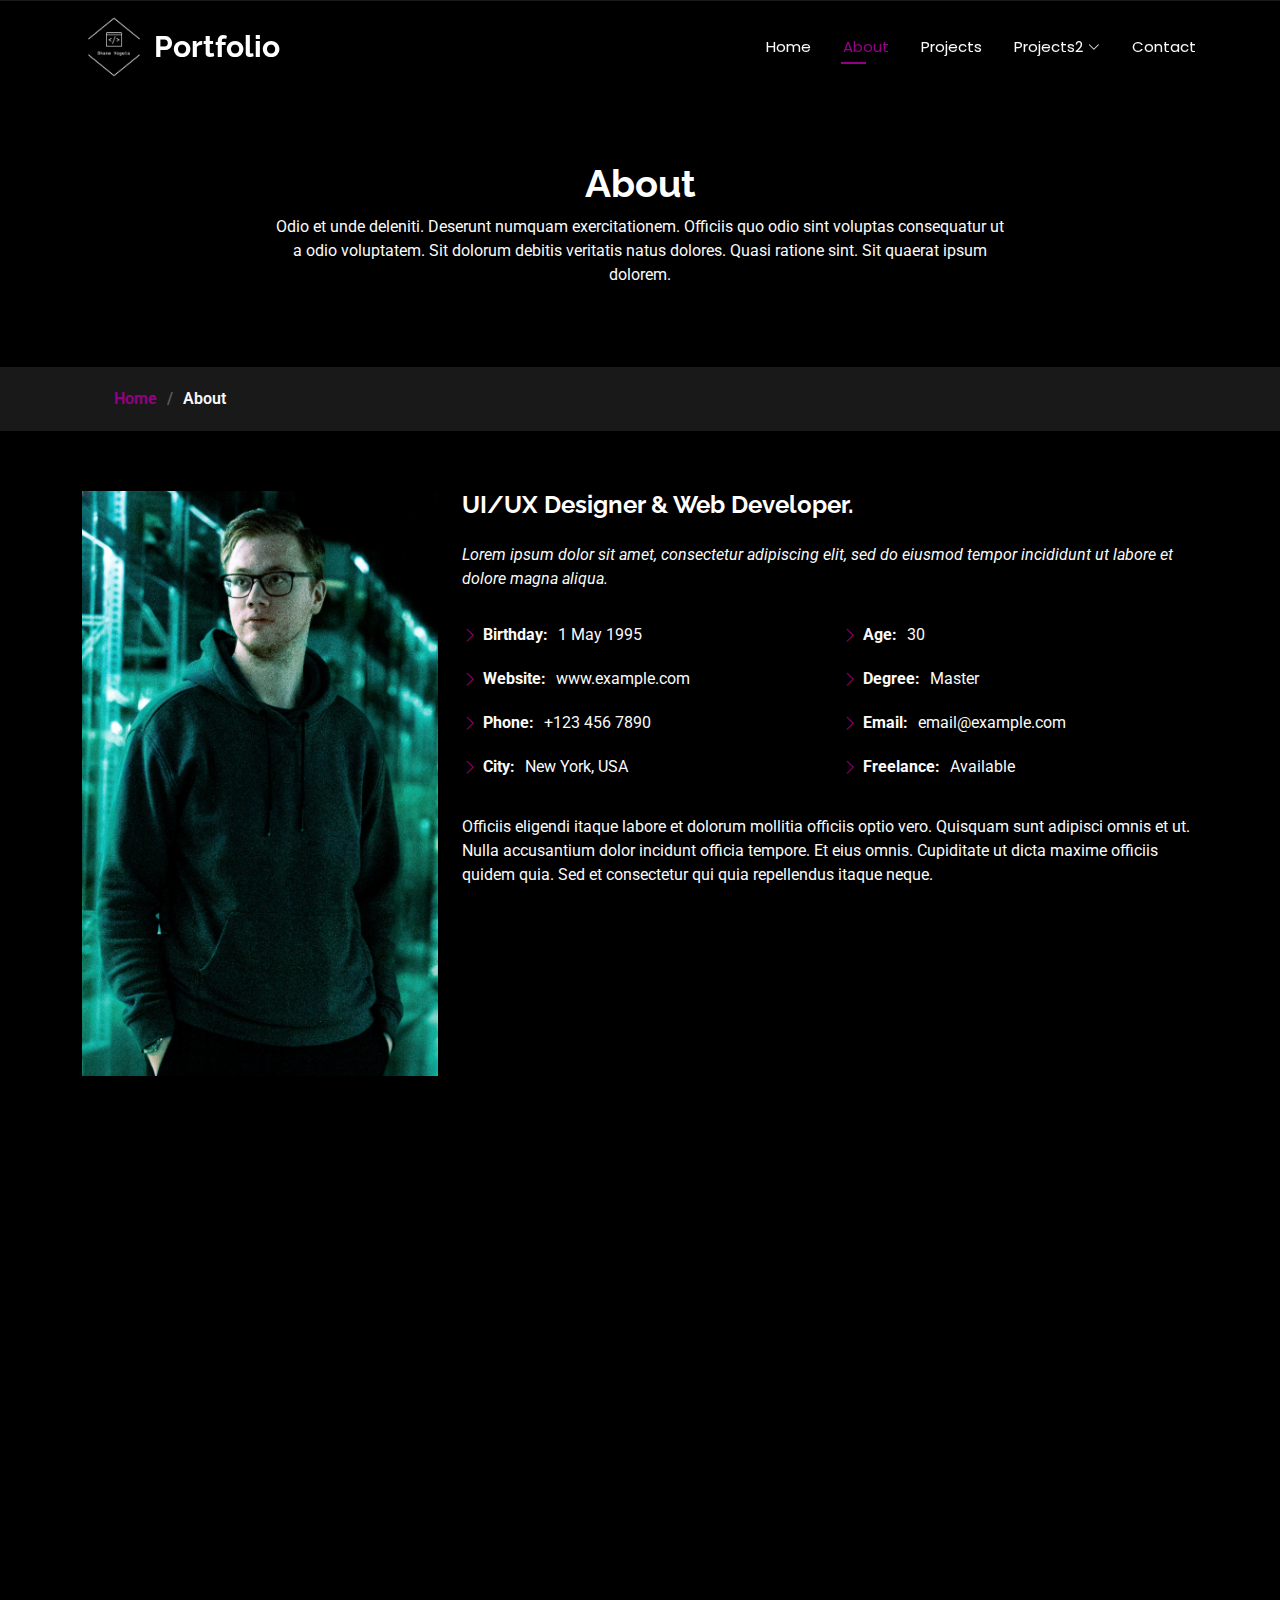
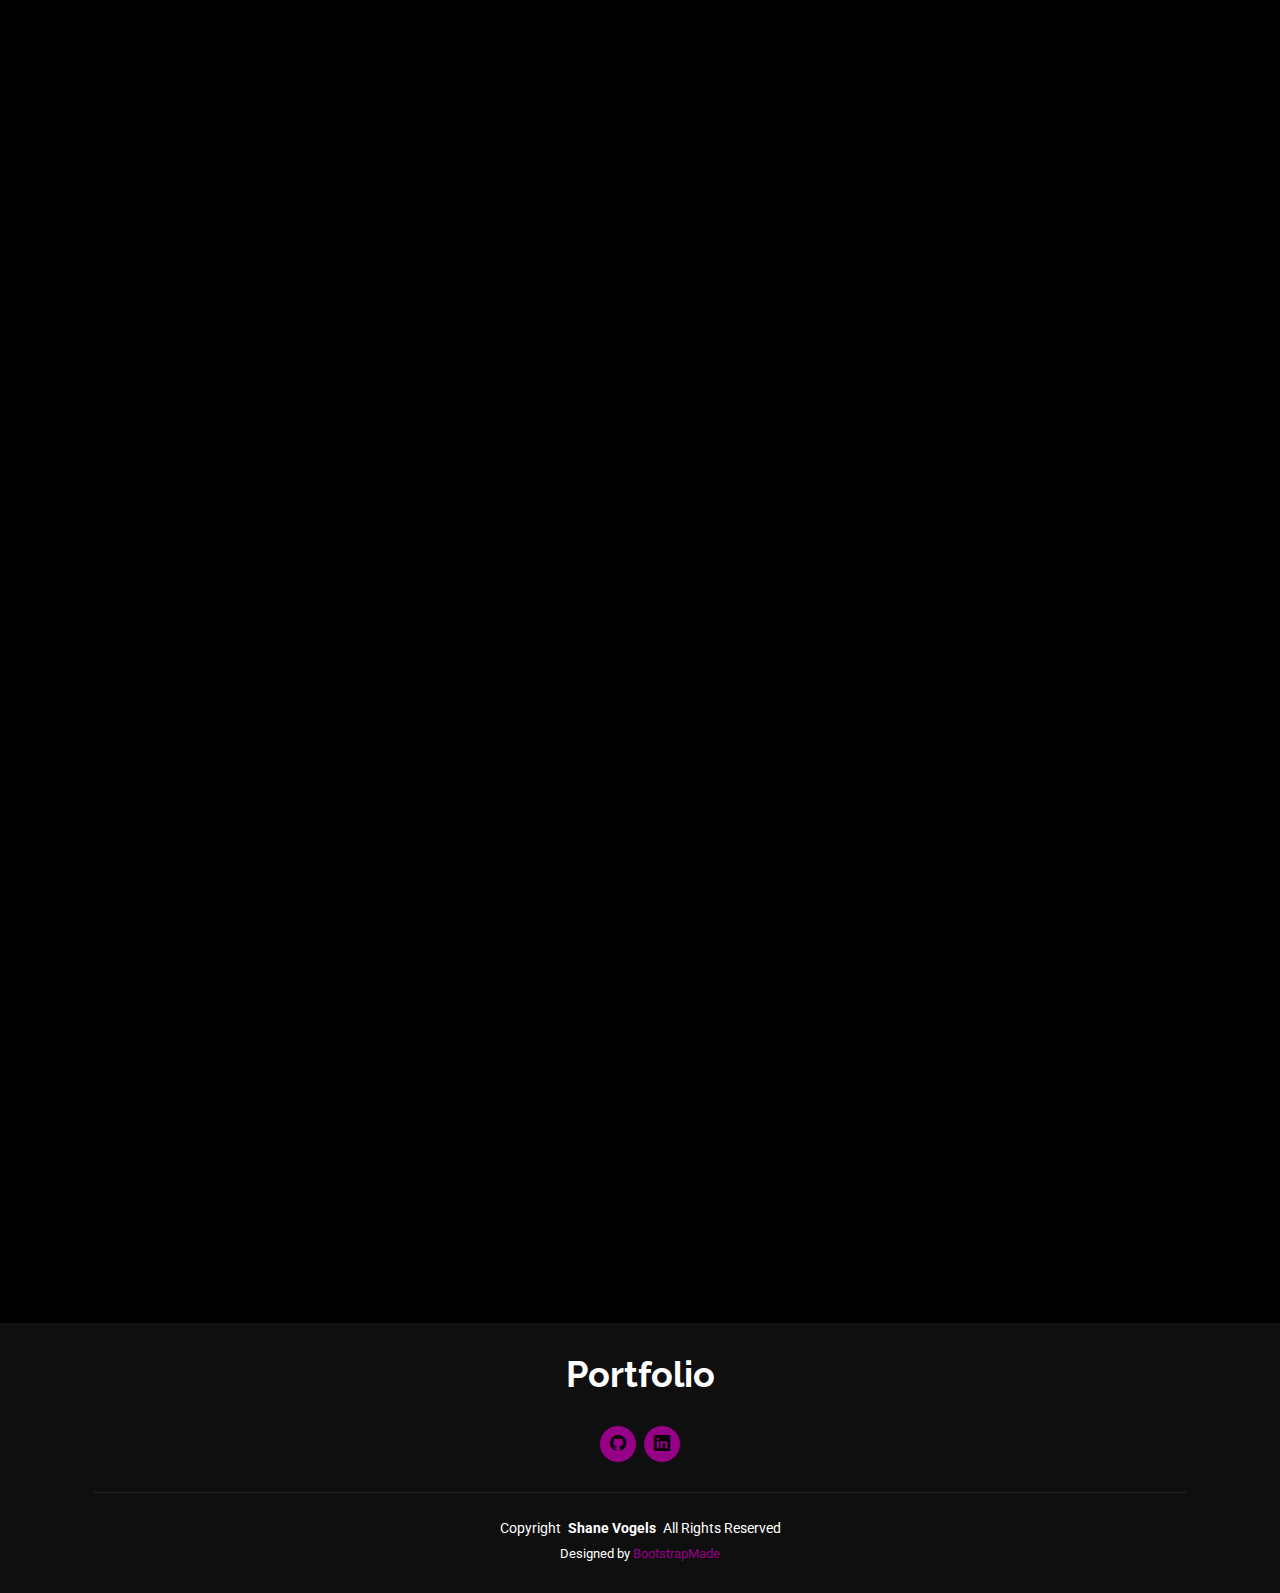
==== Template/about.html @ d41fcdfb "Update" ====
<!DOCTYPE html>
<html lang="en">

<head>
  <meta charset="utf-8">
  <meta content="width=device-width, initial-scale=1.0" name="viewport">
  <title>About - Personal Bootstrap Template</title>
  <meta name="description" content="">
  <meta name="keywords" content="">

  <!-- Favicons -->
  <link href="assets/img/favicon.png" rel="icon">
  <link href="assets/img/apple-touch-icon.png" rel="apple-touch-icon">

  <!-- Fonts -->
  <link href="https://fonts.googleapis.com" rel="preconnect">
  <link href="https://fonts.gstatic.com" rel="preconnect" crossorigin>
  <link href="https://fonts.googleapis.com/css2?family=Roboto:ital,wght@0,100;0,300;0,400;0,500;0,700;0,900;1,100;1,300;1,400;1,500;1,700;1,900&family=Poppins:ital,wght@0,100;0,200;0,300;0,400;0,500;0,600;0,700;0,800;0,900;1,100;1,200;1,300;1,400;1,500;1,600;1,700;1,800;1,900&family=Raleway:ital,wght@0,100;0,200;0,300;0,400;0,500;0,600;0,700;0,800;0,900;1,100;1,200;1,300;1,400;1,500;1,600;1,700;1,800;1,900&display=swap" rel="stylesheet">

  <!-- Vendor CSS Files -->
  <link href="assets/vendor/bootstrap/css/bootstrap.min.css" rel="stylesheet">
  <link href="assets/vendor/bootstrap-icons/bootstrap-icons.css" rel="stylesheet">
  <link href="assets/vendor/aos/aos.css" rel="stylesheet">
  <link href="assets/vendor/swiper/swiper-bundle.min.css" rel="stylesheet">
  <link href="assets/vendor/glightbox/css/glightbox.min.css" rel="stylesheet">

  <!-- Main CSS File -->
  <link href="assets/css/main.css" rel="stylesheet">

</head>

<body class="about-page">

  <header id="header" class="header d-flex align-items-center fixed-top">
    <div class="container-fluid container-xl position-relative d-flex align-items-center justify-content-between">

      <a href="index.html" class="logo d-flex align-items-center">
        <!-- Uncomment the line below if you also wish to use an image logo -->
        <img src="assets/img/logo.png" alt="">
        <h1 class="sitename">Portfolio</h1>
      </a>

      <nav id="navmenu" class="navmenu">
        <ul>
          <li><a href="index.html">Home</a></li>
          <li><a href="about.html" class="active">About</a></li>          
          <li><a href="portfolio.html">Projects</a></li>
          <li class="dropdown"><a href="#"><span>Projects2</span> <i class="bi bi-chevron-down toggle-dropdown"></i></a>
            <ul>
              <li><a href="#">Dropdown 1</a></li>              
              <li><a href="#">Dropdown 2</a></li>
              <li><a href="#">Dropdown 3</a></li>
              <li><a href="#">Dropdown 4</a></li>
            </ul>
          </li>
          <li><a href="contact.html">Contact</a></li>
        </ul>
        <i class="mobile-nav-toggle d-xl-none bi bi-list"></i>
      </nav>

    </div>
  </header>

  <main class="main">

    <!-- Page Title -->
    <div class="page-title" data-aos="fade">
      <div class="heading">
        <div class="container">
          <div class="row d-flex justify-content-center text-center">
            <div class="col-lg-8">
              <h1>About</h1>
              <p class="mb-0">Odio et unde deleniti. Deserunt numquam exercitationem. Officiis quo odio sint voluptas consequatur ut a odio voluptatem. Sit dolorum debitis veritatis natus dolores. Quasi ratione sint. Sit quaerat ipsum dolorem.</p>
            </div>
          </div>
        </div>
      </div>
      <nav class="breadcrumbs">
        <div class="container">
          <ol>
            <li><a href="index.html">Home</a></li>
            <li class="current">About</li>
          </ol>
        </div>
      </nav>
    </div><!-- End Page Title -->

    <!-- About Section -->
    <section id="about" class="about section">

      <div class="container" data-aos="fade-up" data-aos-delay="100">

        <div class="row gy-4 justify-content-center">
          <div class="col-lg-4">
            <img src="assets/img/profile-img.jpg" class="img-fluid" alt="">
          </div>
          <div class="col-lg-8 content">
            <h2>UI/UX Designer &amp; Web Developer.</h2>
            <p class="fst-italic py-3">
              Lorem ipsum dolor sit amet, consectetur adipiscing elit, sed do eiusmod tempor incididunt ut labore et dolore
              magna aliqua.
            </p>
            <div class="row">
              <div class="col-lg-6">
                <ul>
                  <li><i class="bi bi-chevron-right"></i> <strong>Birthday:</strong> <span>1 May 1995</span></li>
                  <li><i class="bi bi-chevron-right"></i> <strong>Website:</strong> <span>www.example.com</span></li>
                  <li><i class="bi bi-chevron-right"></i> <strong>Phone:</strong> <span>+123 456 7890</span></li>
                  <li><i class="bi bi-chevron-right"></i> <strong>City:</strong> <span>New York, USA</span></li>
                </ul>
              </div>
              <div class="col-lg-6">
                <ul>
                  <li><i class="bi bi-chevron-right"></i> <strong>Age:</strong> <span>30</span></li>
                  <li><i class="bi bi-chevron-right"></i> <strong>Degree:</strong> <span>Master</span></li>
                  <li><i class="bi bi-chevron-right"></i> <strong>Email:</strong> <span>email@example.com</span></li>
                  <li><i class="bi bi-chevron-right"></i> <strong>Freelance:</strong> <span>Available</span></li>
                </ul>
              </div>
            </div>
            <p class="py-3">
              Officiis eligendi itaque labore et dolorum mollitia officiis optio vero. Quisquam sunt adipisci omnis et ut. Nulla accusantium dolor incidunt officia tempore. Et eius omnis.
              Cupiditate ut dicta maxime officiis quidem quia. Sed et consectetur qui quia repellendus itaque neque.
            </p>
          </div>
        </div>

      </div>

    </section><!-- /About Section -->

    <!-- Stats Section -->
    <section id="stats" class="stats section">

      <div class="container" data-aos="fade-up" data-aos-delay="100">

        <div class="row gy-4">

          <div class="col-lg-3 col-md-6 d-flex flex-column align-items-center">
            <i class="bi bi-emoji-smile"></i>
            <div class="stats-item">
              <span data-purecounter-start="0" data-purecounter-end="232" data-purecounter-duration="1" class="purecounter"></span>
              <p>Happy Clients</p>
            </div>
          </div><!-- End Stats Item -->

          <div class="col-lg-3 col-md-6 d-flex flex-column align-items-center">
            <i class="bi bi-journal-richtext"></i>
            <div class="stats-item">
              <span data-purecounter-start="0" data-purecounter-end="521" data-purecounter-duration="1" class="purecounter"></span>
              <p>Projects</p>
            </div>
          </div><!-- End Stats Item -->

          <div class="col-lg-3 col-md-6 d-flex flex-column align-items-center">
            <i class="bi bi-headset"></i>
            <div class="stats-item">
              <span data-purecounter-start="0" data-purecounter-end="1463" data-purecounter-duration="1" class="purecounter"></span>
              <p>Hours Of Support</p>
            </div>
          </div><!-- End Stats Item -->

          <div class="col-lg-3 col-md-6 d-flex flex-column align-items-center">
            <i class="bi bi-people"></i>
            <div class="stats-item">
              <span data-purecounter-start="0" data-purecounter-end="15" data-purecounter-duration="1" class="purecounter"></span>
              <p>Hard Workers</p>
            </div>
          </div><!-- End Stats Item -->

        </div>

      </div>

    </section><!-- /Stats Section -->

    <!-- Skills Section -->
    <section id="skills" class="skills section">

      <!-- Section Title -->
      <div class="container section-title" data-aos="fade-up">
        <h2>Skills</h2>
        <div><span>My</span> <span class="description-title">Skills</span></div>
      </div><!-- End Section Title -->

      <div class="container" data-aos="fade-up" data-aos-delay="100">

        <div class="row skills-content skills-animation">

          <div class="col-lg-6">

            <div class="progress">
              <span class="skill"><span>HTML</span> <i class="val">100%</i></span>
              <div class="progress-bar-wrap">
                <div class="progress-bar" role="progressbar" aria-valuenow="100" aria-valuemin="0" aria-valuemax="100"></div>
              </div>
            </div><!-- End Skills Item -->

            <div class="progress">
              <span class="skill"><span>CSS</span> <i class="val">90%</i></span>
              <div class="progress-bar-wrap">
                <div class="progress-bar" role="progressbar" aria-valuenow="90" aria-valuemin="0" aria-valuemax="100"></div>
              </div>
            </div><!-- End Skills Item -->

            <div class="progress">
              <span class="skill"><span>JavaScript</span> <i class="val">75%</i></span>
              <div class="progress-bar-wrap">
                <div class="progress-bar" role="progressbar" aria-valuenow="75" aria-valuemin="0" aria-valuemax="100"></div>
              </div>
            </div><!-- End Skills Item -->

          </div>

          <div class="col-lg-6">

            <div class="progress">
              <span class="skill"><span>PHP</span> <i class="val">80%</i></span>
              <div class="progress-bar-wrap">
                <div class="progress-bar" role="progressbar" aria-valuenow="80" aria-valuemin="0" aria-valuemax="100"></div>
              </div>
            </div><!-- End Skills Item -->

            <div class="progress">
              <span class="skill"><span>WordPress/CMS</span> <i class="val">90%</i></span>
              <div class="progress-bar-wrap">
                <div class="progress-bar" role="progressbar" aria-valuenow="90" aria-valuemin="0" aria-valuemax="100"></div>
              </div>
            </div><!-- End Skills Item -->

            <div class="progress">
              <span class="skill"><span>Photoshop</span> <i class="val">55%</i></span>
              <div class="progress-bar-wrap">
                <div class="progress-bar" role="progressbar" aria-valuenow="55" aria-valuemin="0" aria-valuemax="100"></div>
              </div>
            </div><!-- End Skills Item -->

          </div>

        </div>

      </div>

    </section><!-- /Skills Section -->

    <!-- Interests Section -->
    <section id="interests" class="interests section">

      <!-- Section Title -->
      <div class="container section-title" data-aos="fade-up">
        <h2>Features</h2>
        <div><span>I'm</span> <span class="description-title">interested in</span></div>
      </div><!-- End Section Title -->

      <div class="container">

        <div class="row gy-4">

          <div class="col-lg-3 col-md-4" data-aos="fade-up" data-aos-delay="100">
            <div class="features-item">
              <i class="bi bi-eye" style="color: #ffbb2c;"></i>
              <h3><a href="" class="stretched-link">Lorem Ipsum</a></h3>
            </div>
          </div><!-- End Feature Item -->

          <div class="col-lg-3 col-md-4" data-aos="fade-up" data-aos-delay="200">
            <div class="features-item">
              <i class="bi bi-infinity" style="color: #5578ff;"></i>
              <h3><a href="" class="stretched-link">Dolor Sitema</a></h3>
            </div>
          </div><!-- End Feature Item -->

          <div class="col-lg-3 col-md-4" data-aos="fade-up" data-aos-delay="300">
            <div class="features-item">
              <i class="bi bi-mortarboard" style="color: #e80368;"></i>
              <h3><a href="" class="stretched-link">Sed perspiciatis</a></h3>
            </div>
          </div><!-- End Feature Item -->

          <div class="col-lg-3 col-md-4" data-aos="fade-up" data-aos-delay="400">
            <div class="features-item">
              <i class="bi bi-nut" style="color: #e361ff;"></i>
              <h3><a href="" class="stretched-link">Magni Dolores</a></h3>
            </div>
          </div><!-- End Feature Item -->

          <div class="col-lg-3 col-md-4" data-aos="fade-up" data-aos-delay="500">
            <div class="features-item">
              <i class="bi bi-shuffle" style="color: #47aeff;"></i>
              <h3><a href="" class="stretched-link">Nemo Enim</a></h3>
            </div>
          </div><!-- End Feature Item -->

          <div class="col-lg-3 col-md-4" data-aos="fade-up" data-aos-delay="600">
            <div class="features-item">
              <i class="bi bi-star" style="color: #ffa76e;"></i>
              <h3><a href="" class="stretched-link">Eiusmod Tempor</a></h3>
            </div>
          </div><!-- End Feature Item -->

          <div class="col-lg-3 col-md-4" data-aos="fade-up" data-aos-delay="700">
            <div class="features-item">
              <i class="bi bi-x-diamond" style="color: #11dbcf;"></i>
              <h3><a href="" class="stretched-link">Midela Teren</a></h3>
            </div>
          </div><!-- End Feature Item -->

          <div class="col-lg-3 col-md-4" data-aos="fade-up" data-aos-delay="800">
            <div class="features-item">
              <i class="bi bi-camera-video" style="color: #4233ff;"></i>
              <h3><a href="" class="stretched-link">Pira Neve</a></h3>
            </div>
          </div><!-- End Feature Item -->

          <div class="col-lg-3 col-md-4" data-aos="fade-up" data-aos-delay="900">
            <div class="features-item">
              <i class="bi bi-command" style="color: #b2904f;"></i>
              <h3><a href="" class="stretched-link">Dirada Pack</a></h3>
            </div>
          </div><!-- End Feature Item -->

          <div class="col-lg-3 col-md-4" data-aos="fade-up" data-aos-delay="1000">
            <div class="features-item">
              <i class="bi bi-dribbble" style="color: #b20969;"></i>
              <h3><a href="" class="stretched-link">Moton Ideal</a></h3>
            </div>
          </div><!-- End Feature Item -->

          <div class="col-lg-3 col-md-4" data-aos="fade-up" data-aos-delay="1100">
            <div class="features-item">
              <i class="bi bi-activity" style="color: #ff5828;"></i>
              <h3><a href="" class="stretched-link">Verdo Park</a></h3>
            </div>
          </div><!-- End Feature Item -->

          <div class="col-lg-3 col-md-4" data-aos="fade-up" data-aos-delay="1200">
            <div class="features-item">
              <i class="bi bi-brightness-high" style="color: #29cc61;"></i>
              <h3><a href="" class="stretched-link">Flavor Nivelanda</a></h3>
            </div>
          </div><!-- End Feature Item -->

        </div>

      </div>

    </section><!-- /Interests Section -->

    <!-- Testimonials Section -->
    <section id="testimonials" class="testimonials section">

      <!-- Section Title -->
      <div class="container section-title" data-aos="fade-up">
        <h2>Testimonials</h2>
        <div><span>Check my</span> <span class="description-title">Testimonials</span></div>
      </div><!-- End Section Title -->

      <div class="container" data-aos="fade-up" data-aos-delay="100">

        <div class="swiper init-swiper" data-speed="600" data-delay="5000">
          <script type="application/json" class="swiper-config">
            {
              "loop": true,
              "speed": 600,
              "autoplay": {
                "delay": 5000
              },
              "slidesPerView": "auto",
              "pagination": {
                "el": ".swiper-pagination",
                "type": "bullets",
                "clickable": true
              },
              "breakpoints": {
                "320": {
                  "slidesPerView": 1,
                  "spaceBetween": 40
                },
                "1200": {
                  "slidesPerView": 3,
                  "spaceBetween": 20
                }
              }
            }
          </script>
          <div class="swiper-wrapper">

            <div class="swiper-slide">
              <div class="testimonial-item" "="">
            <p>
              <i class=" bi bi-quote quote-icon-left"></i>
                <span>Proin iaculis purus consequat sem cure digni ssim donec porttitora entum suscipit rhoncus. Accusantium quam, ultricies eget id, aliquam eget nibh et. Maecen aliquam, risus at semper.</span>
                <i class="bi bi-quote quote-icon-right"></i>
                </p>
                <img src="assets/img/testimonials/testimonials-1.jpg" class="testimonial-img" alt="">
                <h3>Saul Goodman</h3>
                <h4>Ceo &amp; Founder</h4>
              </div>
            </div><!-- End testimonial item -->

            <div class="swiper-slide">
              <div class="testimonial-item">
                <p>
                  <i class="bi bi-quote quote-icon-left"></i>
                  <span>Export tempor illum tamen malis malis eram quae irure esse labore quem cillum quid malis quorum velit fore eram velit sunt aliqua noster fugiat irure amet legam anim culpa.</span>
                  <i class="bi bi-quote quote-icon-right"></i>
                </p>
                <img src="assets/img/testimonials/testimonials-2.jpg" class="testimonial-img" alt="">
                <h3>Sara Wilsson</h3>
                <h4>Designer</h4>
              </div>
            </div><!-- End testimonial item -->

            <div class="swiper-slide">
              <div class="testimonial-item">
                <p>
                  <i class="bi bi-quote quote-icon-left"></i>
                  <span>Enim nisi quem export duis labore cillum quae magna enim sint quorum nulla quem veniam duis minim tempor labore quem eram duis noster aute amet eram fore quis sint minim.</span>
                  <i class="bi bi-quote quote-icon-right"></i>
                </p>
                <img src="assets/img/testimonials/testimonials-3.jpg" class="testimonial-img" alt="">
                <h3>Jena Karlis</h3>
                <h4>Store Owner</h4>
              </div>
            </div><!-- End testimonial item -->

            <div class="swiper-slide">
              <div class="testimonial-item">
                <p>
                  <i class="bi bi-quote quote-icon-left"></i>
                  <span>Fugiat enim eram quae cillum dolore dolor amet nulla culpa multos export minim fugiat dolor enim duis veniam ipsum anim magna sunt elit fore quem dolore labore illum veniam.</span>
                  <i class="bi bi-quote quote-icon-right"></i>
                </p>
                <img src="assets/img/testimonials/testimonials-4.jpg" class="testimonial-img" alt="">
                <h3>Matt Brandon</h3>
                <h4>Freelancer</h4>
              </div>
            </div><!-- End testimonial item -->

            <div class="swiper-slide">
              <div class="testimonial-item">
                <p>
                  <i class="bi bi-quote quote-icon-left"></i>
                  <span>Quis quorum aliqua sint quem legam fore sunt eram irure aliqua veniam tempor noster veniam sunt culpa nulla illum cillum fugiat legam esse veniam culpa fore nisi cillum quid.</span>
                  <i class="bi bi-quote quote-icon-right"></i>
                </p>
                <img src="assets/img/testimonials/testimonials-5.jpg" class="testimonial-img" alt="">
                <h3>John Larson</h3>
                <h4>Entrepreneur</h4>
              </div>
            </div><!-- End testimonial item -->

          </div>
          <div class="swiper-pagination"></div>
        </div>

      </div>

    </section><!-- /Testimonials Section -->

  </main>

  <footer id="footer" class="footer dark-background">
    <div class="container">
      <h3 class="sitename">Portfolio</h3>
      <p> <!-- Footer Comment --> </p>
      <div class="social-links d-flex justify-content-center">        
        <a href=""><i class="bi bi-github"></i></a>
        <a href=""><i class="bi bi-linkedin"></i></a>
      </div>
      <div class="container">
        <div class="copyright">
          <span>Copyright</span> <strong class="px-1 sitename">Shane Vogels</strong> <span>All Rights Reserved</span>
        </div>
        <div class="credits">
          <!-- All the links in the footer should remain intact. -->
          <!-- You can delete the links only if you've purchased the pro version. -->
          <!-- Licensing information: https://bootstrapmade.com/license/ -->
          <!-- Purchase the pro version with working PHP/AJAX contact form: [buy-url] -->
          Designed by <a href="https://bootstrapmade.com/">BootstrapMade</a>
        </div>
      </div>
    </div>
  </footer>


  <!-- Scroll Top -->
  <a href="#" id="scroll-top" class="scroll-top d-flex align-items-center justify-content-center"><i class="bi bi-arrow-up-short"></i></a>

  <!-- Preloader -->
  <div id="preloader"></div>

  <!-- Vendor JS Files -->
  <script src="assets/vendor/bootstrap/js/bootstrap.bundle.min.js"></script>
  <script src="assets/vendor/php-email-form/validate.js"></script>
  <script src="assets/vendor/aos/aos.js"></script>
  <script src="assets/vendor/typed.js/typed.umd.js"></script>
  <script src="assets/vendor/purecounter/purecounter_vanilla.js"></script>
  <script src="assets/vendor/waypoints/noframework.waypoints.js"></script>
  <script src="assets/vendor/swiper/swiper-bundle.min.js"></script>
  <script src="assets/vendor/glightbox/js/glightbox.min.js"></script>
  <script src="assets/vendor/imagesloaded/imagesloaded.pkgd.min.js"></script>
  <script src="assets/vendor/isotope-layout/isotope.pkgd.min.js"></script>

  <!-- Main JS File -->
  <script src="assets/js/main.js"></script>

</body>

</html>
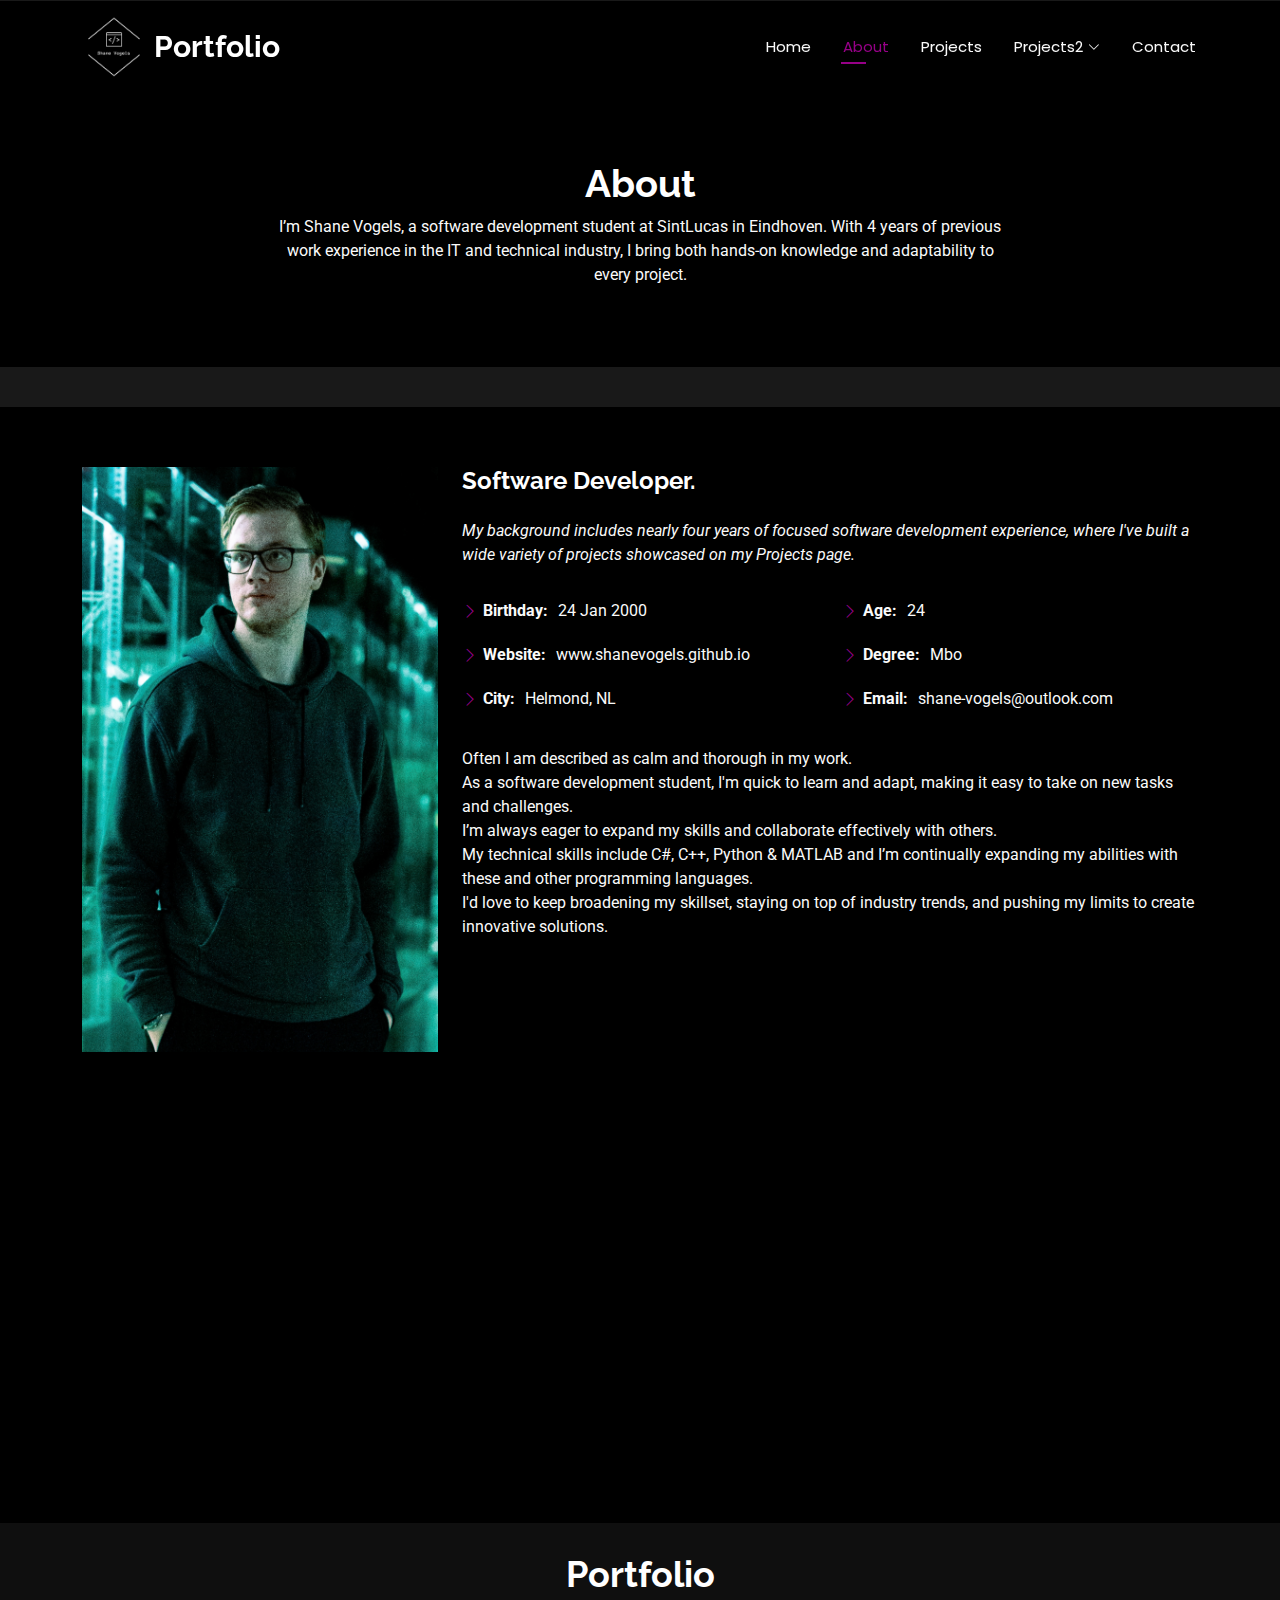
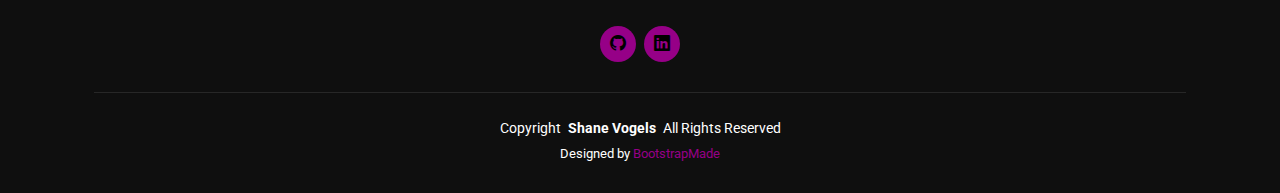
==== commit 93120ee4: "update" ====
--- a/Template/about.html
+++ b/Template/about.html
@@ -70,7 +70,7 @@
           <div class="row d-flex justify-content-center text-center">
             <div class="col-lg-8">
               <h1>About</h1>
-              <p class="mb-0">Odio et unde deleniti. Deserunt numquam exercitationem. Officiis quo odio sint voluptas consequatur ut a odio voluptatem. Sit dolorum debitis veritatis natus dolores. Quasi ratione sint. Sit quaerat ipsum dolorem.</p>
+              <p class="mb-0"> I’m Shane Vogels, a software development student at SintLucas in Eindhoven. With 4 years of previous work experience in the IT and technical industry, I bring both hands-on knowledge and adaptability to every project.</p>
             </div>
           </div>
         </div>
@@ -78,8 +78,7 @@
       <nav class="breadcrumbs">
         <div class="container">
           <ol>
-            <li><a href="index.html">Home</a></li>
-            <li class="current">About</li>
+            
           </ol>
         </div>
       </nav>
@@ -95,32 +94,32 @@
             <img src="assets/img/profile-img.jpg" class="img-fluid" alt="">
           </div>
           <div class="col-lg-8 content">
-            <h2>UI/UX Designer &amp; Web Developer.</h2>
+            <h2>Software Developer.</h2>
             <p class="fst-italic py-3">
-              Lorem ipsum dolor sit amet, consectetur adipiscing elit, sed do eiusmod tempor incididunt ut labore et dolore
-              magna aliqua.
+              My background includes nearly four years of focused software development experience,
+              where I've built a wide variety of projects showcased on my Projects page.
             </p>
             <div class="row">
               <div class="col-lg-6">
                 <ul>
-                  <li><i class="bi bi-chevron-right"></i> <strong>Birthday:</strong> <span>1 May 1995</span></li>
-                  <li><i class="bi bi-chevron-right"></i> <strong>Website:</strong> <span>www.example.com</span></li>
-                  <li><i class="bi bi-chevron-right"></i> <strong>Phone:</strong> <span>+123 456 7890</span></li>
-                  <li><i class="bi bi-chevron-right"></i> <strong>City:</strong> <span>New York, USA</span></li>
+                  <li><i class="bi bi-chevron-right"></i> <strong>Birthday:</strong> <span>24 Jan 2000</span></li>
+                  <li><i class="bi bi-chevron-right"></i> <strong>Website:</strong> <span>www.shanevogels.github.io</span></li>                  
+                  <li><i class="bi bi-chevron-right"></i> <strong>City:</strong> <span>Helmond, NL</span></li>
                 </ul>
               </div>
               <div class="col-lg-6">
                 <ul>
-                  <li><i class="bi bi-chevron-right"></i> <strong>Age:</strong> <span>30</span></li>
-                  <li><i class="bi bi-chevron-right"></i> <strong>Degree:</strong> <span>Master</span></li>
-                  <li><i class="bi bi-chevron-right"></i> <strong>Email:</strong> <span>email@example.com</span></li>
-                  <li><i class="bi bi-chevron-right"></i> <strong>Freelance:</strong> <span>Available</span></li>
+                  <li><i class="bi bi-chevron-right"></i> <strong>Age:</strong> <span>24</span></li>
+                  <li><i class="bi bi-chevron-right"></i> <strong>Degree:</strong> <span>Mbo</span></li>
+                  <li><i class="bi bi-chevron-right"></i> <strong>Email:</strong> <span>shane-vogels@outlook.com</span></li>                  
                 </ul>
               </div>
             </div>
             <p class="py-3">
-              Officiis eligendi itaque labore et dolorum mollitia officiis optio vero. Quisquam sunt adipisci omnis et ut. Nulla accusantium dolor incidunt officia tempore. Et eius omnis.
-              Cupiditate ut dicta maxime officiis quidem quia. Sed et consectetur qui quia repellendus itaque neque.
+              Often I am described as calm and thorough in my work.<br> As a software development student, I'm quick to learn and adapt, making it easy to take on new tasks and challenges. <br>
+              I’m always eager to expand my skills and collaborate effectively with others.<br>
+              My technical skills include C#, C++, Python & MATLAB and I’m continually expanding my abilities with these and other programming languages.<br>
+              I'd love to keep broadening my skillset, staying on top of industry trends, and pushing my limits to create innovative solutions.
             </p>
           </div>
         </div>
@@ -128,52 +127,7 @@
       </div>
 
     </section><!-- /About Section -->
-
-    <!-- Stats Section -->
-    <section id="stats" class="stats section">
-
-      <div class="container" data-aos="fade-up" data-aos-delay="100">
-
-        <div class="row gy-4">
-
-          <div class="col-lg-3 col-md-6 d-flex flex-column align-items-center">
-            <i class="bi bi-emoji-smile"></i>
-            <div class="stats-item">
-              <span data-purecounter-start="0" data-purecounter-end="232" data-purecounter-duration="1" class="purecounter"></span>
-              <p>Happy Clients</p>
-            </div>
-          </div><!-- End Stats Item -->
-
-          <div class="col-lg-3 col-md-6 d-flex flex-column align-items-center">
-            <i class="bi bi-journal-richtext"></i>
-            <div class="stats-item">
-              <span data-purecounter-start="0" data-purecounter-end="521" data-purecounter-duration="1" class="purecounter"></span>
-              <p>Projects</p>
-            </div>
-          </div><!-- End Stats Item -->
-
-          <div class="col-lg-3 col-md-6 d-flex flex-column align-items-center">
-            <i class="bi bi-headset"></i>
-            <div class="stats-item">
-              <span data-purecounter-start="0" data-purecounter-end="1463" data-purecounter-duration="1" class="purecounter"></span>
-              <p>Hours Of Support</p>
-            </div>
-          </div><!-- End Stats Item -->
-
-          <div class="col-lg-3 col-md-6 d-flex flex-column align-items-center">
-            <i class="bi bi-people"></i>
-            <div class="stats-item">
-              <span data-purecounter-start="0" data-purecounter-end="15" data-purecounter-duration="1" class="purecounter"></span>
-              <p>Hard Workers</p>
-            </div>
-          </div><!-- End Stats Item -->
-
-        </div>
-
-      </div>
-
-    </section><!-- /Stats Section -->
-
+    
     <!-- Skills Section -->
     <section id="skills" class="skills section">
 
@@ -190,274 +144,59 @@
           <div class="col-lg-6">
 
             <div class="progress">
-              <span class="skill"><span>HTML</span> <i class="val">100%</i></span>
+              <span class="skill"><span>C#</span> <i class="val">100%</i></span>
               <div class="progress-bar-wrap">
                 <div class="progress-bar" role="progressbar" aria-valuenow="100" aria-valuemin="0" aria-valuemax="100"></div>
               </div>
             </div><!-- End Skills Item -->
 
             <div class="progress">
-              <span class="skill"><span>CSS</span> <i class="val">90%</i></span>
+              <span class="skill"><span>MATLAB</span> <i class="val">75%</i></span>
+              <div class="progress-bar-wrap">
+                <div class="progress-bar" role="progressbar" aria-valuenow="75" aria-valuemin="0" aria-valuemax="100"></div>
+              </div>
+            </div><!-- End Skills Item -->
+
+            <div class="progress">
+              <span class="skill"><span>Python</span> <i class="val">40%</i></span>
+              <div class="progress-bar-wrap">
+                <div class="progress-bar" role="progressbar" aria-valuenow="40" aria-valuemin="0" aria-valuemax="100"></div>
+              </div>
+            </div><!-- End Skills Item -->
+
+          </div>
+
+          <div class="col-lg-6">
+
+            <div class="progress">
+              <span class="skill"><span>C++</span> <i class="val">20%</i></span>
+              <div class="progress-bar-wrap">
+                <div class="progress-bar" role="progressbar" aria-valuenow="20" aria-valuemin="0" aria-valuemax="100"></div>
+              </div>
+            </div><!-- End Skills Item -->
+
+            <div class="progress">
+              <span class="skill"><span>Unity</span> <i class="val">90%</i></span>
               <div class="progress-bar-wrap">
                 <div class="progress-bar" role="progressbar" aria-valuenow="90" aria-valuemin="0" aria-valuemax="100"></div>
               </div>
             </div><!-- End Skills Item -->
 
             <div class="progress">
-              <span class="skill"><span>JavaScript</span> <i class="val">75%</i></span>
-              <div class="progress-bar-wrap">
-                <div class="progress-bar" role="progressbar" aria-valuenow="75" aria-valuemin="0" aria-valuemax="100"></div>
-              </div>
-            </div><!-- End Skills Item -->
-
-          </div>
-
-          <div class="col-lg-6">
-
-            <div class="progress">
-              <span class="skill"><span>PHP</span> <i class="val">80%</i></span>
-              <div class="progress-bar-wrap">
-                <div class="progress-bar" role="progressbar" aria-valuenow="80" aria-valuemin="0" aria-valuemax="100"></div>
-              </div>
-            </div><!-- End Skills Item -->
-
-            <div class="progress">
-              <span class="skill"><span>WordPress/CMS</span> <i class="val">90%</i></span>
-              <div class="progress-bar-wrap">
-                <div class="progress-bar" role="progressbar" aria-valuenow="90" aria-valuemin="0" aria-valuemax="100"></div>
-              </div>
-            </div><!-- End Skills Item -->
-
-            <div class="progress">
-              <span class="skill"><span>Photoshop</span> <i class="val">55%</i></span>
-              <div class="progress-bar-wrap">
-                <div class="progress-bar" role="progressbar" aria-valuenow="55" aria-valuemin="0" aria-valuemax="100"></div>
-              </div>
-            </div><!-- End Skills Item -->
-
-          </div>
-
-        </div>
-
-      </div>
-
-    </section><!-- /Skills Section -->
-
-    <!-- Interests Section -->
-    <section id="interests" class="interests section">
-
-      <!-- Section Title -->
-      <div class="container section-title" data-aos="fade-up">
-        <h2>Features</h2>
-        <div><span>I'm</span> <span class="description-title">interested in</span></div>
-      </div><!-- End Section Title -->
-
-      <div class="container">
-
-        <div class="row gy-4">
-
-          <div class="col-lg-3 col-md-4" data-aos="fade-up" data-aos-delay="100">
-            <div class="features-item">
-              <i class="bi bi-eye" style="color: #ffbb2c;"></i>
-              <h3><a href="" class="stretched-link">Lorem Ipsum</a></h3>
-            </div>
-          </div><!-- End Feature Item -->
-
-          <div class="col-lg-3 col-md-4" data-aos="fade-up" data-aos-delay="200">
-            <div class="features-item">
-              <i class="bi bi-infinity" style="color: #5578ff;"></i>
-              <h3><a href="" class="stretched-link">Dolor Sitema</a></h3>
-            </div>
-          </div><!-- End Feature Item -->
-
-          <div class="col-lg-3 col-md-4" data-aos="fade-up" data-aos-delay="300">
-            <div class="features-item">
-              <i class="bi bi-mortarboard" style="color: #e80368;"></i>
-              <h3><a href="" class="stretched-link">Sed perspiciatis</a></h3>
-            </div>
-          </div><!-- End Feature Item -->
-
-          <div class="col-lg-3 col-md-4" data-aos="fade-up" data-aos-delay="400">
-            <div class="features-item">
-              <i class="bi bi-nut" style="color: #e361ff;"></i>
-              <h3><a href="" class="stretched-link">Magni Dolores</a></h3>
-            </div>
-          </div><!-- End Feature Item -->
-
-          <div class="col-lg-3 col-md-4" data-aos="fade-up" data-aos-delay="500">
-            <div class="features-item">
-              <i class="bi bi-shuffle" style="color: #47aeff;"></i>
-              <h3><a href="" class="stretched-link">Nemo Enim</a></h3>
-            </div>
-          </div><!-- End Feature Item -->
-
-          <div class="col-lg-3 col-md-4" data-aos="fade-up" data-aos-delay="600">
-            <div class="features-item">
-              <i class="bi bi-star" style="color: #ffa76e;"></i>
-              <h3><a href="" class="stretched-link">Eiusmod Tempor</a></h3>
-            </div>
-          </div><!-- End Feature Item -->
-
-          <div class="col-lg-3 col-md-4" data-aos="fade-up" data-aos-delay="700">
-            <div class="features-item">
-              <i class="bi bi-x-diamond" style="color: #11dbcf;"></i>
-              <h3><a href="" class="stretched-link">Midela Teren</a></h3>
-            </div>
-          </div><!-- End Feature Item -->
-
-          <div class="col-lg-3 col-md-4" data-aos="fade-up" data-aos-delay="800">
-            <div class="features-item">
-              <i class="bi bi-camera-video" style="color: #4233ff;"></i>
-              <h3><a href="" class="stretched-link">Pira Neve</a></h3>
-            </div>
-          </div><!-- End Feature Item -->
-
-          <div class="col-lg-3 col-md-4" data-aos="fade-up" data-aos-delay="900">
-            <div class="features-item">
-              <i class="bi bi-command" style="color: #b2904f;"></i>
-              <h3><a href="" class="stretched-link">Dirada Pack</a></h3>
-            </div>
-          </div><!-- End Feature Item -->
-
-          <div class="col-lg-3 col-md-4" data-aos="fade-up" data-aos-delay="1000">
-            <div class="features-item">
-              <i class="bi bi-dribbble" style="color: #b20969;"></i>
-              <h3><a href="" class="stretched-link">Moton Ideal</a></h3>
-            </div>
-          </div><!-- End Feature Item -->
-
-          <div class="col-lg-3 col-md-4" data-aos="fade-up" data-aos-delay="1100">
-            <div class="features-item">
-              <i class="bi bi-activity" style="color: #ff5828;"></i>
-              <h3><a href="" class="stretched-link">Verdo Park</a></h3>
-            </div>
-          </div><!-- End Feature Item -->
-
-          <div class="col-lg-3 col-md-4" data-aos="fade-up" data-aos-delay="1200">
-            <div class="features-item">
-              <i class="bi bi-brightness-high" style="color: #29cc61;"></i>
-              <h3><a href="" class="stretched-link">Flavor Nivelanda</a></h3>
-            </div>
-          </div><!-- End Feature Item -->
-
-        </div>
-
-      </div>
-
-    </section><!-- /Interests Section -->
-
-    <!-- Testimonials Section -->
-    <section id="testimonials" class="testimonials section">
-
-      <!-- Section Title -->
-      <div class="container section-title" data-aos="fade-up">
-        <h2>Testimonials</h2>
-        <div><span>Check my</span> <span class="description-title">Testimonials</span></div>
-      </div><!-- End Section Title -->
-
-      <div class="container" data-aos="fade-up" data-aos-delay="100">
-
-        <div class="swiper init-swiper" data-speed="600" data-delay="5000">
-          <script type="application/json" class="swiper-config">
-            {
-              "loop": true,
-              "speed": 600,
-              "autoplay": {
-                "delay": 5000
-              },
-              "slidesPerView": "auto",
-              "pagination": {
-                "el": ".swiper-pagination",
-                "type": "bullets",
-                "clickable": true
-              },
-              "breakpoints": {
-                "320": {
-                  "slidesPerView": 1,
-                  "spaceBetween": 40
-                },
-                "1200": {
-                  "slidesPerView": 3,
-                  "spaceBetween": 20
-                }
-              }
-            }
-          </script>
-          <div class="swiper-wrapper">
-
-            <div class="swiper-slide">
-              <div class="testimonial-item" "="">
-            <p>
-              <i class=" bi bi-quote quote-icon-left"></i>
-                <span>Proin iaculis purus consequat sem cure digni ssim donec porttitora entum suscipit rhoncus. Accusantium quam, ultricies eget id, aliquam eget nibh et. Maecen aliquam, risus at semper.</span>
-                <i class="bi bi-quote quote-icon-right"></i>
-                </p>
-                <img src="assets/img/testimonials/testimonials-1.jpg" class="testimonial-img" alt="">
-                <h3>Saul Goodman</h3>
-                <h4>Ceo &amp; Founder</h4>
-              </div>
-            </div><!-- End testimonial item -->
-
-            <div class="swiper-slide">
-              <div class="testimonial-item">
-                <p>
-                  <i class="bi bi-quote quote-icon-left"></i>
-                  <span>Export tempor illum tamen malis malis eram quae irure esse labore quem cillum quid malis quorum velit fore eram velit sunt aliqua noster fugiat irure amet legam anim culpa.</span>
-                  <i class="bi bi-quote quote-icon-right"></i>
-                </p>
-                <img src="assets/img/testimonials/testimonials-2.jpg" class="testimonial-img" alt="">
-                <h3>Sara Wilsson</h3>
-                <h4>Designer</h4>
-              </div>
-            </div><!-- End testimonial item -->
-
-            <div class="swiper-slide">
-              <div class="testimonial-item">
-                <p>
-                  <i class="bi bi-quote quote-icon-left"></i>
-                  <span>Enim nisi quem export duis labore cillum quae magna enim sint quorum nulla quem veniam duis minim tempor labore quem eram duis noster aute amet eram fore quis sint minim.</span>
-                  <i class="bi bi-quote quote-icon-right"></i>
-                </p>
-                <img src="assets/img/testimonials/testimonials-3.jpg" class="testimonial-img" alt="">
-                <h3>Jena Karlis</h3>
-                <h4>Store Owner</h4>
-              </div>
-            </div><!-- End testimonial item -->
-
-            <div class="swiper-slide">
-              <div class="testimonial-item">
-                <p>
-                  <i class="bi bi-quote quote-icon-left"></i>
-                  <span>Fugiat enim eram quae cillum dolore dolor amet nulla culpa multos export minim fugiat dolor enim duis veniam ipsum anim magna sunt elit fore quem dolore labore illum veniam.</span>
-                  <i class="bi bi-quote quote-icon-right"></i>
-                </p>
-                <img src="assets/img/testimonials/testimonials-4.jpg" class="testimonial-img" alt="">
-                <h3>Matt Brandon</h3>
-                <h4>Freelancer</h4>
-              </div>
-            </div><!-- End testimonial item -->
-
-            <div class="swiper-slide">
-              <div class="testimonial-item">
-                <p>
-                  <i class="bi bi-quote quote-icon-left"></i>
-                  <span>Quis quorum aliqua sint quem legam fore sunt eram irure aliqua veniam tempor noster veniam sunt culpa nulla illum cillum fugiat legam esse veniam culpa fore nisi cillum quid.</span>
-                  <i class="bi bi-quote quote-icon-right"></i>
-                </p>
-                <img src="assets/img/testimonials/testimonials-5.jpg" class="testimonial-img" alt="">
-                <h3>John Larson</h3>
-                <h4>Entrepreneur</h4>
-              </div>
-            </div><!-- End testimonial item -->
-
-          </div>
-          <div class="swiper-pagination"></div>
-        </div>
-
-      </div>
-
-    </section><!-- /Testimonials Section -->
-
+              <span class="skill"><span>Rasberry Pi</span> <i class="val">45%</i></span>
+              <div class="progress-bar-wrap">
+                <div class="progress-bar" role="progressbar" aria-valuenow="45" aria-valuemin="0" aria-valuemax="100"></div>
+              </div>
+            </div><!-- End Skills Item -->
+
+          </div>
+
+        </div>
+
+      </div>
+
+    </section><!-- /Skills Section -->    
+    
   </main>
 
   <footer id="footer" class="footer dark-background">
